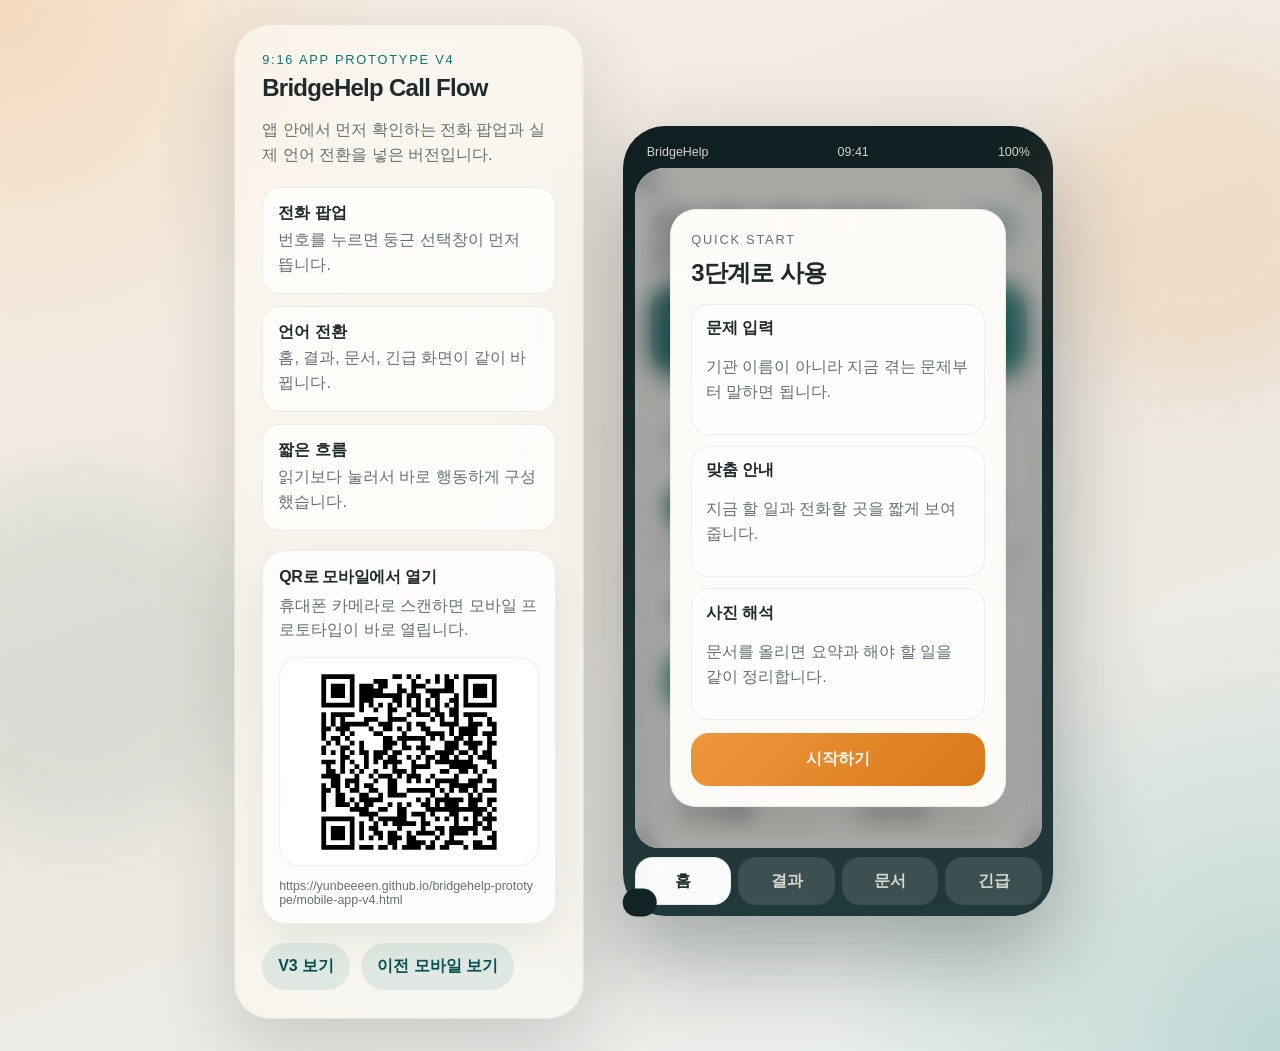
==== mobile-app-v4.html @ 8be11dd7 "Initial prototype" ====
<!DOCTYPE html>
<html lang="ko">
<head>
  <meta charset="UTF-8">
  <meta name="viewport" content="width=device-width, initial-scale=1.0">
  <title>BridgeHelp Mobile V4</title>
  <link rel="stylesheet" href="mobile-app-v4.css">
</head>
<body>
  <div class="ambient ambient-orange"></div>
  <div class="ambient ambient-teal"></div>

  <main class="layout">
    <aside class="side-panel">
      <p class="eyebrow" id="side-eyebrow"></p>
      <h1 id="side-title"></h1>
      <p class="side-copy" id="side-copy"></p>
      <div class="side-points" id="side-points"></div>
      <section class="qr-card" id="qr-card">
        <div class="qr-card-head">
          <h2 id="qr-title"></h2>
          <p id="qr-copy"></p>
        </div>
        <div class="qr-box" id="qr-code" aria-live="polite"></div>
        <p class="qr-url" id="qr-url"></p>
      </section>
      <div class="side-links">
        <a class="side-link" href="mobile-app-v3.html" id="link-v3"></a>
        <a class="side-link" href="mobile-app.html" id="link-mobile"></a>
      </div>
    </aside>

    <section class="phone-wrap" aria-label="BridgeHelp 모바일 V4">
      <div class="phone-shell">
        <div class="status-bar">
          <span>BridgeHelp</span>
          <span>09:41</span>
          <span>100%</span>
        </div>

        <div class="app-surface">
          <section class="screen active" data-screen="home">
            <header class="header">
              <div>
                <p class="screen-label" id="home-label"></p>
                <h2 id="home-title"></h2>
              </div>
              <button class="ghost-button" data-tab="emergency" id="home-emergency-button"></button>
            </header>

            <section class="hero-card">
              <strong id="home-hero"></strong>
            </section>

            <section class="card compact">
              <div class="card-head">
                <h3 id="language-title"></h3>
                <span id="language-current"></span>
              </div>
              <div class="chip-row" id="language-row"></div>
            </section>

            <section class="card">
              <div class="card-head">
                <h3 id="scenario-title"></h3>
                <span id="scenario-current"></span>
              </div>
              <div class="category-grid" id="scenario-grid"></div>
            </section>

            <section class="card">
              <div class="card-head">
                <h3 id="question-title"></h3>
                <span id="question-subtitle"></span>
              </div>
              <textarea id="question-input-v4" rows="3"></textarea>
              <div class="chip-row" id="sample-row"></div>
              <button class="primary-button" id="question-submit"></button>
            </section>
          </section>

          <section class="screen" data-screen="results">
            <header class="header">
              <div>
                <p class="screen-label" id="results-label"></p>
                <h2 id="results-title"></h2>
              </div>
              <button class="ghost-button" data-tab="home" id="results-edit-button"></button>
            </header>

            <section class="summary-card">
              <p class="summary-badge" id="results-badge"></p>
              <h3 id="results-summary"></h3>
            </section>

            <section class="card">
              <div class="card-head">
                <h3 id="actions-title"></h3>
                <span id="actions-subtitle"></span>
              </div>
              <ul class="step-list" id="actions-list"></ul>
            </section>

            <section class="card">
              <div class="card-head">
                <h3 id="contacts-title"></h3>
                <span id="contacts-subtitle"></span>
              </div>
              <div class="contact-stack" id="contact-stack"></div>
            </section>

            <section class="card compact">
              <div class="card-head">
                <h3 id="notes-title"></h3>
                <span id="notes-subtitle"></span>
              </div>
              <div class="tag-list" id="notes-list"></div>
            </section>
          </section>

          <section class="screen" data-screen="document">
            <header class="header">
              <div>
                <p class="screen-label" id="document-label"></p>
                <h2 id="document-title"></h2>
              </div>
              <button class="ghost-button" data-tab="results" id="document-back-button"></button>
            </header>

            <section class="card compact">
              <div class="card-head">
                <h3 id="document-kind-title"></h3>
                <span id="document-current"></span>
              </div>
              <div class="chip-row" id="document-row"></div>
            </section>

            <section class="card compact">
              <div class="card-head">
                <h3 id="upload-title"></h3>
                <span id="upload-status"></span>
              </div>
              <label class="upload-box" for="document-file-v4">
                <input id="document-file-v4" type="file" accept="image/*,.pdf">
                <strong id="upload-button-label"></strong>
              </label>
              <button class="primary-button secondary-tone" id="document-submit"></button>
            </section>

            <section class="card compact">
              <div class="mini-block">
                <span class="mini-title" id="doc-summary-title"></span>
                <p id="doc-summary"></p>
              </div>
              <div class="mini-block">
                <span class="mini-title" id="doc-simple-title"></span>
                <p id="doc-simple"></p>
              </div>
              <div class="mini-block">
                <span class="mini-title" id="doc-actions-title"></span>
                <ul class="step-list compact-steps" id="doc-actions"></ul>
              </div>
            </section>
          </section>

          <section class="screen" data-screen="emergency">
            <header class="header">
              <div>
                <p class="screen-label danger-text" id="emergency-label"></p>
                <h2 id="emergency-title"></h2>
              </div>
              <button class="danger-button" id="privacy-button"></button>
            </header>

            <section class="card emergency-card">
              <div class="call-grid" id="emergency-grid"></div>
            </section>

            <section class="card compact">
              <div class="card-head">
                <h3 id="phrase-title"></h3>
                <span id="phrase-subtitle"></span>
              </div>
              <div class="phrase-grid" id="phrase-grid"></div>
            </section>
          </section>

          <div class="overlay" id="splash-overlay">
            <div class="overlay-card splash-card">
              <p class="eyebrow" id="splash-eyebrow"></p>
              <h2 id="splash-title"></h2>
              <button class="ghost-button light" id="splash-skip"></button>
            </div>
          </div>

          <div class="overlay hidden" id="onboarding-overlay">
            <div class="overlay-card">
              <p class="eyebrow" id="onboarding-eyebrow"></p>
              <h2 id="onboarding-title"></h2>
              <div class="onboarding-list" id="onboarding-list"></div>
              <button class="primary-button" id="onboarding-start"></button>
            </div>
          </div>

          <div class="overlay hidden" id="loading-overlay">
            <div class="overlay-card loading-card">
              <div class="spinner"></div>
              <h2 id="loading-title"></h2>
              <p id="loading-description"></p>
            </div>
          </div>

          <div class="overlay hidden" id="privacy-overlay">
            <div class="overlay-card">
              <p class="eyebrow" id="privacy-eyebrow"></p>
              <h2 id="privacy-title"></h2>
              <button class="primary-button" id="privacy-return"></button>
            </div>
          </div>

          <div class="overlay hidden" id="call-overlay">
            <div class="overlay-card call-modal">
              <div class="call-modal-top">
                <p class="eyebrow" id="call-modal-label"></p>
                <h2 id="call-modal-number"></h2>
                <p class="call-modal-name" id="call-modal-name"></p>
              </div>
              <div class="call-modal-actions">
                <button class="call-option primary-option" id="call-confirm"></button>
                <button class="call-option" id="call-save"></button>
                <button class="call-option cancel-option" id="call-cancel"></button>
              </div>
            </div>
          </div>

          <div class="overlay hidden" id="info-overlay">
            <div class="overlay-card info-modal">
              <h2 id="info-title"></h2>
              <p id="info-body"></p>
              <button class="primary-button" id="info-close"></button>
            </div>
          </div>
        </div>

        <nav class="bottom-nav" aria-label="앱 하단 탭">
          <button class="tab-button active" data-tab="home" id="tab-home"></button>
          <button class="tab-button" data-tab="results" id="tab-results"></button>
          <button class="tab-button" data-tab="document" id="tab-document"></button>
          <button class="tab-button danger-tab" data-tab="emergency" id="tab-emergency"></button>
        </nav>
      </div>
    </section>
  </main>

  <div class="toast" id="toast-v4" aria-live="polite"></div>

  <script src="qrcode.js"></script>
  <script src="mobile-app-v4-config.js"></script>
  <script src="mobile-app-v4.js"></script>
</body>
</html>
---- mobile-app-v4.css ----
:root {
  --ink: #1f2a2c;
  --muted: #647274;
  --line: rgba(31, 42, 44, 0.08);
  --surface: rgba(255, 251, 245, 0.86);
  --surface-strong: rgba(255, 253, 249, 0.98);
  --teal: #0f766e;
  --teal-deep: #0a4f51;
  --orange: #ef973d;
  --orange-deep: #d8781a;
  --red: #d85a40;
  --shadow: 0 28px 76px rgba(18, 32, 34, 0.16);
  --radius-xl: 36px;
  --radius-lg: 26px;
  --radius-md: 18px;
}

* {
  box-sizing: border-box;
}

html,
body {
  margin: 0;
  min-height: 100%;
}

body {
  font-family: "Segoe UI Variable", "Noto Sans KR", "Malgun Gothic", sans-serif;
  color: var(--ink);
  background:
    radial-gradient(circle at top left, rgba(239, 151, 61, 0.24), transparent 24rem),
    radial-gradient(circle at bottom right, rgba(15, 118, 110, 0.2), transparent 28rem),
    linear-gradient(160deg, #f6efe6 0%, #eee7df 50%, #e9f0ed 100%);
  overflow-x: hidden;
}

button,
input,
textarea {
  font: inherit;
}

button,
a {
  color: inherit;
  text-decoration: none;
}

button {
  border: 0;
  cursor: pointer;
}

.ambient {
  position: fixed;
  border-radius: 999px;
  filter: blur(36px);
  opacity: 0.5;
  pointer-events: none;
}

.ambient-orange {
  top: 4rem;
  right: -5rem;
  width: 20rem;
  height: 20rem;
  background: rgba(239, 151, 61, 0.26);
}

.ambient-teal {
  bottom: 4rem;
  left: -6rem;
  width: 22rem;
  height: 22rem;
  background: rgba(15, 118, 110, 0.18);
}

.layout {
  width: min(1180px, calc(100% - 2rem));
  min-height: 100vh;
  margin: 0 auto;
  padding: 1.5rem 0 2rem;
  display: grid;
  grid-template-columns: minmax(280px, 350px) minmax(340px, 430px);
  gap: 2rem;
  justify-content: center;
  align-items: center;
}

.side-panel {
  padding: 1.7rem;
  border-radius: var(--radius-xl);
  background: rgba(255, 251, 245, 0.58);
  border: 1px solid var(--line);
  backdrop-filter: blur(18px);
  box-shadow: var(--shadow);
}

.eyebrow,
.screen-label {
  margin: 0 0 0.45rem;
  color: var(--teal);
  font-size: 0.8rem;
  letter-spacing: 0.14em;
  text-transform: uppercase;
}

.side-panel h1,
.header h2,
.summary-card h3,
.overlay-card h2,
.call-modal h2,
.info-modal h2 {
  margin: 0;
  font-family: "Bahnschrift", "Segoe UI Variable", "Noto Sans KR", sans-serif;
  letter-spacing: -0.03em;
}

.side-copy,
.side-point span,
.card-head span,
.call-desc,
.info-modal p,
.overlay-card p,
.mini-block p {
  color: var(--muted);
  line-height: 1.55;
}

.side-points {
  display: grid;
  gap: 0.75rem;
  margin-top: 1.2rem;
}

.side-point {
  display: grid;
  gap: 0.22rem;
  padding: 0.95rem;
  border-radius: 18px;
  background: rgba(255, 255, 255, 0.72);
  border: 1px solid var(--line);
}

.side-links {
  display: flex;
  flex-wrap: wrap;
  gap: 0.7rem;
  margin-top: 1.2rem;
}

.qr-card {
  margin-top: 1.2rem;
  padding: 1rem;
  border-radius: 24px;
  background: rgba(255, 255, 255, 0.78);
  border: 1px solid var(--line);
  box-shadow: 0 16px 36px rgba(18, 32, 34, 0.08);
}

.qr-card-head h2 {
  margin: 0;
  font-size: 1rem;
  font-family: "Bahnschrift", "Segoe UI Variable", "Noto Sans KR", sans-serif;
  letter-spacing: -0.02em;
}

.qr-card-head p {
  margin: 0.38rem 0 0;
  color: var(--muted);
  line-height: 1.5;
}

.qr-box {
  display: grid;
  place-items: center;
  min-height: 12rem;
  margin-top: 0.95rem;
  padding: 0.85rem;
  border-radius: 20px;
  background: #ffffff;
  border: 1px solid rgba(31, 42, 44, 0.08);
}

.qr-box svg,
.qr-box img {
  display: block;
  width: min(100%, 180px);
  height: auto;
}

.qr-fallback {
  text-align: center;
  color: var(--muted);
  line-height: 1.5;
}

.qr-url {
  margin: 0.8rem 0 0;
  color: var(--muted);
  font-size: 0.78rem;
  word-break: break-all;
}

.side-link {
  padding: 0.82rem 1rem;
  border-radius: 999px;
  background: rgba(15, 118, 110, 0.1);
  color: var(--teal-deep);
  font-weight: 700;
}

.phone-wrap {
  display: grid;
  justify-items: center;
}

.phone-shell {
  width: min(100%, 430px);
  aspect-ratio: 9 / 16;
  padding: 0.72rem;
  border-radius: 42px;
  background: linear-gradient(180deg, #102022 0%, #22393c 100%);
  box-shadow: 0 40px 90px rgba(16, 32, 34, 0.34);
}

.status-bar {
  display: flex;
  justify-content: space-between;
  padding: 0.45rem 0.75rem 0.55rem;
  color: rgba(246, 239, 230, 0.86);
  font-size: 0.78rem;
}

.app-surface {
  position: relative;
  height: calc(100% - 3.8rem);
  overflow: hidden;
  border-radius: 30px 30px 24px 24px;
  background: linear-gradient(180deg, rgba(255, 248, 241, 0.98) 0%, rgba(244, 239, 232, 0.98) 100%);
}

.screen {
  position: absolute;
  inset: 0;
  display: none;
  overflow-y: auto;
  padding: 1rem 1rem 0.8rem;
  scrollbar-width: none;
}

.screen::-webkit-scrollbar,
.chip-row::-webkit-scrollbar {
  display: none;
}

.screen.active {
  display: block;
  animation: fadeUp 240ms ease;
}

.header,
.card-head {
  display: flex;
  justify-content: space-between;
  align-items: flex-start;
  gap: 0.8rem;
}

.header {
  align-items: center;
  margin-bottom: 0.9rem;
}

.header h2 {
  font-size: 1.42rem;
}

.ghost-button,
.chip-button,
.tab-button,
.side-link,
.category-button,
.quick-call,
.phrase-button,
.primary-button,
.danger-button,
.call-action,
.info-action {
  transition: transform 180ms ease, filter 180ms ease, background 180ms ease;
}

.ghost-button,
.chip-button,
.tab-button {
  padding: 0.72rem 0.95rem;
  border-radius: 999px;
  background: rgba(255, 255, 255, 0.78);
  border: 1px solid var(--line);
}

.ghost-button {
  color: var(--teal-deep);
  background: rgba(15, 118, 110, 0.1);
  font-weight: 700;
}

.light {
  background: rgba(255, 255, 255, 0.18);
  color: #fffaf2;
}

.hero-card,
.card,
.summary-card,
.overlay-card,
.call-modal,
.info-modal {
  border-radius: var(--radius-lg);
  border: 1px solid var(--line);
  box-shadow: 0 16px 36px rgba(18, 32, 34, 0.1);
}

.hero-card {
  padding: 1.2rem;
  color: #fffaf2;
  background:
    linear-gradient(135deg, rgba(10, 79, 81, 0.98), rgba(17, 108, 103, 0.9)),
    linear-gradient(45deg, rgba(242, 193, 78, 0.12), transparent);
}

.hero-card strong {
  display: block;
  font-size: 1.08rem;
  line-height: 1.5;
}

.card,
.summary-card {
  margin-top: 0.9rem;
  padding: 1rem;
  background: var(--surface);
  backdrop-filter: blur(14px);
}

.compact {
  padding-bottom: 0.95rem;
}

.summary-card {
  background: linear-gradient(135deg, rgba(242, 193, 78, 0.18), rgba(255, 252, 247, 0.85));
}

.summary-badge {
  margin: 0;
  font-size: 0.8rem;
  color: var(--teal);
  letter-spacing: 0.1em;
  text-transform: uppercase;
}

.summary-card h3 {
  margin-top: 0.45rem;
  font-size: 1.28rem;
  line-height: 1.32;
}

.chip-row,
.tag-list {
  display: flex;
  gap: 0.55rem;
  flex-wrap: wrap;
  margin-top: 0.8rem;
}

.chip-row {
  overflow-x: auto;
  flex-wrap: nowrap;
  scrollbar-width: none;
}

.chip-button {
  white-space: nowrap;
}

.chip-button.active {
  background: var(--teal-deep);
  border-color: transparent;
  color: #f8fbfb;
}

.category-grid {
  display: grid;
  grid-template-columns: repeat(2, minmax(0, 1fr));
  gap: 0.65rem;
  margin-top: 0.8rem;
}

.category-button {
  padding: 0.95rem 0.82rem;
  border-radius: 18px;
  background: linear-gradient(180deg, #fffdf8 0%, #f2e8dd 100%);
  border: 1px solid var(--line);
  text-align: left;
  font-weight: 700;
}

.category-button.active {
  background: linear-gradient(180deg, var(--teal) 0%, var(--teal-deep) 100%);
  color: #f8fbfb;
  border-color: transparent;
}

.category-button.danger {
  background: linear-gradient(180deg, #fff1ea 0%, #ffd9ca 100%);
}

.category-button.danger.active {
  background: linear-gradient(180deg, var(--red) 0%, #a93e28 100%);
}

textarea {
  width: 100%;
  margin-top: 0.72rem;
  padding: 0.92rem 1rem;
  border-radius: 18px;
  border: 1px solid rgba(31, 42, 44, 0.12);
  background: rgba(255, 255, 255, 0.84);
  resize: none;
  color: var(--ink);
}

.primary-button,
.danger-button {
  width: 100%;
  margin-top: 0.85rem;
  padding: 0.98rem 1rem;
  border-radius: 18px;
  font-weight: 800;
  color: #fffaf2;
  background: linear-gradient(135deg, var(--orange), var(--orange-deep));
}

.secondary-tone {
  background: linear-gradient(135deg, var(--teal), #15908a);
}

.danger-button {
  width: auto;
  margin: 0;
  background: linear-gradient(135deg, #ba3d28, var(--red));
}

.step-list {
  margin: 0.8rem 0 0;
  padding: 0;
  list-style: none;
}

.step-list li {
  display: flex;
  gap: 0.72rem;
  padding: 0.72rem 0;
  border-bottom: 1px solid rgba(31, 42, 44, 0.08);
  line-height: 1.5;
}

.step-list li::before {
  content: "•";
  flex: none;
  width: 1.5rem;
  height: 1.5rem;
  display: inline-grid;
  place-items: center;
  border-radius: 50%;
  background: rgba(15, 118, 110, 0.1);
  color: var(--teal);
  font-weight: 800;
}

.compact-steps li {
  padding: 0.48rem 0;
}

.contact-stack {
  display: grid;
  gap: 0.72rem;
  margin-top: 0.8rem;
}

.contact-card {
  padding: 0.95rem;
  border-radius: 20px;
  background: rgba(255, 255, 255, 0.8);
  border: 1px solid var(--line);
}

.contact-top {
  display: flex;
  justify-content: space-between;
  gap: 0.75rem;
  align-items: flex-start;
}

.contact-name {
  display: block;
  font-weight: 800;
}

.call-line {
  display: flex;
  align-items: center;
  justify-content: space-between;
  gap: 0.75rem;
  margin-top: 0.72rem;
  padding: 0.76rem 0.85rem;
  border-radius: 16px;
  background: rgba(15, 118, 110, 0.06);
  border: 1px solid rgba(15, 118, 110, 0.08);
}

.call-line strong {
  color: var(--teal-deep);
  font-size: 1rem;
  letter-spacing: 0.02em;
}

.contact-actions {
  display: flex;
  gap: 0.55rem;
  margin-top: 0.68rem;
}

.call-action,
.info-action {
  flex: 1;
  padding: 0.68rem 0.82rem;
  border-radius: 999px;
  font-weight: 700;
}

.call-action {
  background: rgba(15, 118, 110, 0.14);
  color: var(--teal-deep);
}

.info-action {
  background: rgba(239, 151, 61, 0.16);
  color: #885012;
}

.tag {
  padding: 0.58rem 0.78rem;
  border-radius: 999px;
  background: rgba(255, 255, 255, 0.74);
  border: 1px solid var(--line);
  color: var(--muted);
  font-size: 0.92rem;
}

.upload-box {
  display: grid;
  place-items: center;
  min-height: 5.8rem;
  margin-top: 0.7rem;
  border-radius: 18px;
  border: 2px dashed rgba(15, 118, 110, 0.22);
  background: rgba(15, 118, 110, 0.04);
}

.upload-box input {
  display: none;
}

.mini-block + .mini-block {
  margin-top: 0.8rem;
}

.mini-title {
  display: inline-block;
  margin-bottom: 0.25rem;
  font-size: 0.86rem;
  font-weight: 800;
  color: var(--teal);
}

.danger-text {
  color: var(--red);
}

.emergency-card {
  background: linear-gradient(135deg, rgba(216, 90, 64, 0.12), rgba(255, 252, 247, 0.84));
}

.call-grid,
.phrase-grid {
  display: grid;
  gap: 0.72rem;
}

.call-grid {
  grid-template-columns: repeat(2, minmax(0, 1fr));
}

.quick-call,
.phrase-button {
  padding: 1rem 0.92rem;
  border-radius: 22px;
  background: rgba(255, 255, 255, 0.84);
  border: 1px solid var(--line);
  text-align: left;
}

.quick-call span,
.quick-call strong {
  display: block;
}

.quick-call span {
  color: var(--muted);
  font-size: 0.9rem;
}

.quick-call strong {
  margin-top: 0.22rem;
  font-size: 1.12rem;
  color: var(--ink);
}

.quick-call.urgent {
  background: linear-gradient(180deg, #ffede7 0%, #ffc9b9 100%);
}

.phrase-grid {
  grid-template-columns: repeat(2, minmax(0, 1fr));
  margin-top: 0.8rem;
}

.phrase-button {
  font-weight: 700;
}

.bottom-nav {
  display: grid;
  grid-template-columns: repeat(4, 1fr);
  gap: 0.45rem;
  margin-top: 0.55rem;
}

.tab-button {
  padding: 0.78rem 0.45rem;
  border-radius: 18px;
  background: rgba(255, 255, 255, 0.12);
  color: rgba(246, 239, 230, 0.84);
  font-weight: 700;
}

.tab-button.active {
  background: rgba(255, 255, 255, 0.98);
  color: var(--ink);
}

.danger-tab.active {
  color: var(--red);
}

.overlay {
  position: absolute;
  inset: 0;
  display: grid;
  place-items: center;
  padding: 1rem;
  background: rgba(16, 28, 30, 0.34);
  backdrop-filter: blur(12px);
  z-index: 8;
}

.overlay.hidden {
  display: none;
}

.overlay-card,
.call-modal,
.info-modal {
  width: min(100%, 21rem);
  padding: 1.25rem;
  background: var(--surface-strong);
}

.splash-card {
  text-align: center;
  color: #fffaf2;
  background:
    linear-gradient(135deg, rgba(10, 79, 81, 0.98), rgba(17, 108, 103, 0.92)),
    linear-gradient(45deg, rgba(242, 193, 78, 0.14), transparent);
}

.splash-card .eyebrow {
  color: rgba(255, 250, 242, 0.84);
}

.splash-card h2 {
  white-space: pre-line;
}

.onboarding-list {
  display: grid;
  gap: 0.68rem;
  margin-top: 0.9rem;
}

.onboarding-item {
  padding: 0.84rem;
  border-radius: 18px;
  background: rgba(255, 255, 255, 0.76);
  border: 1px solid var(--line);
}

.loading-card,
.info-modal {
  text-align: center;
}

.spinner {
  width: 2.8rem;
  height: 2.8rem;
  margin: 0 auto 0.9rem;
  border-radius: 50%;
  border: 4px solid rgba(15, 118, 110, 0.14);
  border-top-color: var(--teal);
  animation: spin 1s linear infinite;
}

.call-modal {
  width: min(100%, 22rem);
  padding: 0;
  overflow: hidden;
}

.call-modal-top {
  padding: 1.35rem 1.35rem 1rem;
}

.call-modal-name {
  margin: 0.35rem 0 0;
  color: var(--muted);
}

.call-modal-actions {
  display: grid;
  gap: 0;
  border-top: 1px solid rgba(31, 42, 44, 0.08);
}

.call-option {
  width: 100%;
  padding: 1.15rem 1.35rem;
  text-align: left;
  background: rgba(255, 255, 255, 0.96);
  border-top: 1px solid rgba(31, 42, 44, 0.06);
  font-weight: 700;
}

.call-option:first-child {
  border-top: 0;
}

.primary-option {
  color: var(--teal-deep);
}

.cancel-option {
  color: var(--red);
}

.toast {
  position: fixed;
  left: 50%;
  bottom: 1.4rem;
  transform: translateX(-50%) translateY(140%);
  padding: 0.86rem 1.08rem;
  border-radius: 999px;
  background: #112325;
  color: #f6efe6;
  box-shadow: var(--shadow);
  transition: transform 220ms ease;
  z-index: 20;
}

.toast.show {
  transform: translateX(-50%) translateY(0);
}

.side-link:hover,
.ghost-button:hover,
.chip-button:hover,
.tab-button:hover,
.category-button:hover,
.primary-button:hover,
.danger-button:hover,
.quick-call:hover,
.phrase-button:hover,
.call-action:hover,
.info-action:hover,
.call-option:hover {
  transform: translateY(-1px);
  filter: saturate(1.04);
}

@keyframes fadeUp {
  from {
    opacity: 0;
    transform: translateY(10px);
  }
  to {
    opacity: 1;
    transform: translateY(0);
  }
}

@keyframes spin {
  to {
    transform: rotate(360deg);
  }
}

@media (max-width: 980px) {
  .layout {
    grid-template-columns: 1fr;
    justify-items: center;
    padding-top: 1rem;
  }

  .side-panel {
    width: min(100%, 430px);
  }

  .qr-card {
    display: none;
  }
}

@media (max-width: 520px) {
  .layout {
    width: min(100% - 0.8rem, 100%);
    gap: 1rem;
  }

  .phone-shell {
    width: 100%;
    border-radius: 28px;
  }

  .screen {
    padding: 0.9rem 0.85rem 0.75rem;
  }

  .call-grid,
  .phrase-grid,
  .category-grid {
    grid-template-columns: 1fr;
  }
}
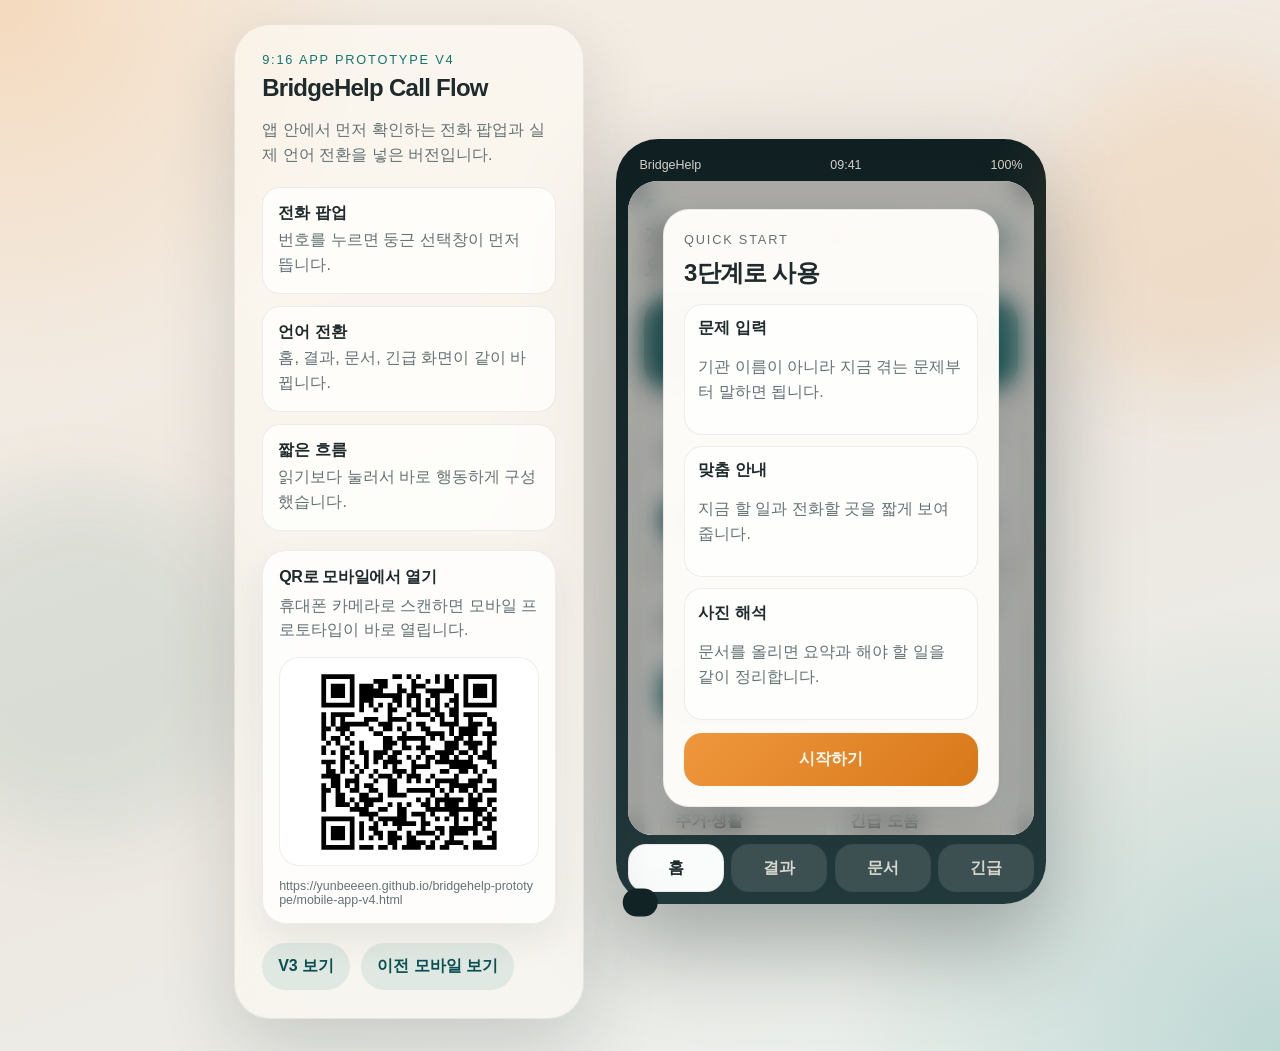
==== commit abe01e3d: "Optimize mobile full-screen layout" ====
--- a/mobile-app-v4.html
+++ b/mobile-app-v4.html
@@ -2,7 +2,8 @@
 <html lang="ko">
 <head>
   <meta charset="UTF-8">
-  <meta name="viewport" content="width=device-width, initial-scale=1.0">
+  <meta name="viewport" content="width=device-width, initial-scale=1.0, viewport-fit=cover">
+  <meta name="theme-color" content="#102022">
   <title>BridgeHelp Mobile V4</title>
   <link rel="stylesheet" href="mobile-app-v4.css">
 </head>
--- a/mobile-app-v4.css
+++ b/mobile-app-v4.css
@@ -219,6 +219,8 @@
 .phone-shell {
   width: min(100%, 430px);
   aspect-ratio: 9 / 16;
+  display: flex;
+  flex-direction: column;
   padding: 0.72rem;
   border-radius: 42px;
   background: linear-gradient(180deg, #102022 0%, #22393c 100%);
@@ -235,6 +237,8 @@
 
 .app-surface {
   position: relative;
+  flex: 1;
+  min-height: 0;
   height: calc(100% - 3.8rem);
   overflow: hidden;
   border-radius: 30px 30px 24px 24px;
@@ -841,19 +845,99 @@
   }
 }
 
+@media (max-width: 820px) {
+  body {
+    background: linear-gradient(180deg, #f8f2ea 0%, #f2ece4 44%, #ecf2ef 100%);
+  }
+
+  .ambient,
+  .side-panel {
+    display: none;
+  }
+
+  .layout {
+    width: 100%;
+    min-height: 100dvh;
+    padding: 0;
+    display: block;
+  }
+
+  .phone-wrap {
+    width: 100%;
+  }
+
+  .phone-shell {
+    width: 100%;
+    min-height: 100dvh;
+    aspect-ratio: auto;
+    padding: 0;
+    border-radius: 0;
+    background: transparent;
+    box-shadow: none;
+  }
+
+  .status-bar {
+    display: none;
+  }
+
+  .app-surface {
+    min-height: 100dvh;
+    height: auto;
+    border-radius: 0;
+    background: linear-gradient(180deg, rgba(255, 248, 241, 0.98) 0%, rgba(244, 239, 232, 0.98) 100%);
+  }
+
+  .screen {
+    padding:
+      calc(env(safe-area-inset-top, 0px) + 1rem)
+      1rem
+      calc(env(safe-area-inset-bottom, 0px) + 6.8rem);
+  }
+
+  .bottom-nav {
+    position: fixed;
+    left: 0.85rem;
+    right: 0.85rem;
+    bottom: calc(env(safe-area-inset-bottom, 0px) + 0.7rem);
+    z-index: 7;
+    margin-top: 0;
+    padding: 0.48rem;
+    border-radius: 26px;
+    background: rgba(16, 32, 34, 0.92);
+    backdrop-filter: blur(16px);
+    box-shadow: 0 24px 54px rgba(16, 32, 34, 0.28);
+  }
+
+  .tab-button {
+    min-height: 3.5rem;
+    border-radius: 20px;
+  }
+
+  .overlay {
+    position: fixed;
+    padding:
+      calc(env(safe-area-inset-top, 0px) + 1rem)
+      1rem
+      calc(env(safe-area-inset-bottom, 0px) + 1rem);
+  }
+}
+
 @media (max-width: 520px) {
   .layout {
-    width: min(100% - 0.8rem, 100%);
+    width: 100%;
     gap: 1rem;
   }
 
   .phone-shell {
     width: 100%;
-    border-radius: 28px;
+    border-radius: 0;
   }
 
   .screen {
-    padding: 0.9rem 0.85rem 0.75rem;
+    padding:
+      calc(env(safe-area-inset-top, 0px) + 0.9rem)
+      0.85rem
+      calc(env(safe-area-inset-bottom, 0px) + 6.6rem);
   }
 
   .call-grid,
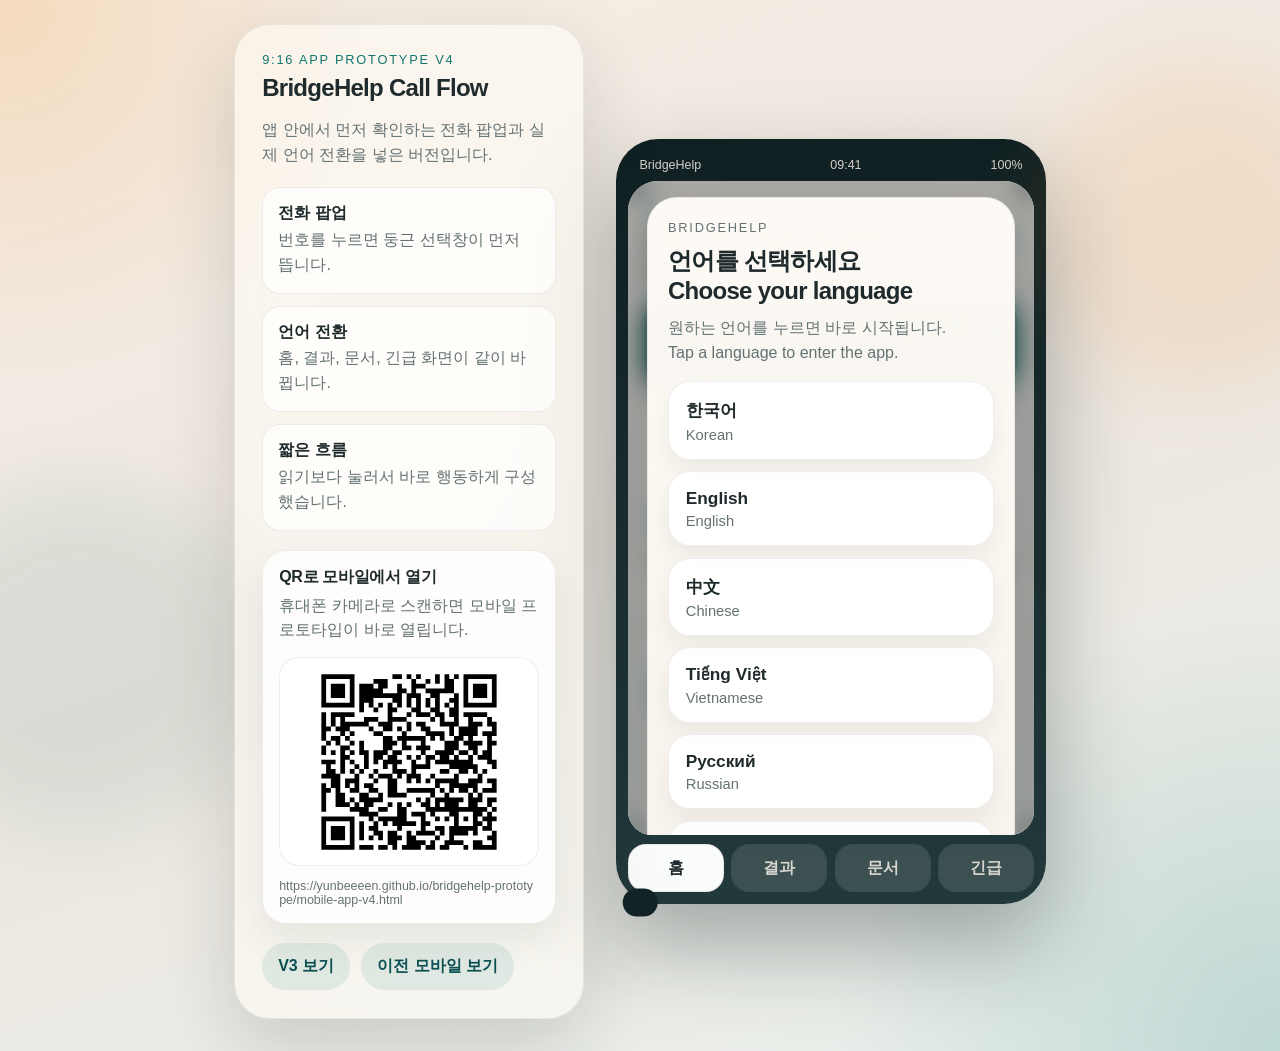
==== commit 09ae848e: "Add launch language picker flow" ====
--- a/mobile-app-v4.html
+++ b/mobile-app-v4.html
@@ -186,20 +186,12 @@
             </section>
           </section>
 
-          <div class="overlay" id="splash-overlay">
-            <div class="overlay-card splash-card">
-              <p class="eyebrow" id="splash-eyebrow"></p>
-              <h2 id="splash-title"></h2>
-              <button class="ghost-button light" id="splash-skip"></button>
-            </div>
-          </div>
-
-          <div class="overlay hidden" id="onboarding-overlay">
-            <div class="overlay-card">
-              <p class="eyebrow" id="onboarding-eyebrow"></p>
-              <h2 id="onboarding-title"></h2>
-              <div class="onboarding-list" id="onboarding-list"></div>
-              <button class="primary-button" id="onboarding-start"></button>
+          <div class="overlay" id="language-overlay">
+            <div class="overlay-card language-gate">
+              <p class="eyebrow" id="language-gate-eyebrow"></p>
+              <h2 id="language-gate-title"></h2>
+              <p class="language-gate-copy" id="language-gate-copy"></p>
+              <div class="language-gate-list" id="language-gate-list"></div>
             </div>
           </div>
 
--- a/mobile-app-v4.css
+++ b/mobile-app-v4.css
@@ -692,6 +692,56 @@
   background: var(--surface-strong);
 }
 
+.language-gate {
+  width: min(100%, 23rem);
+  border-radius: 30px;
+  background:
+    linear-gradient(180deg, rgba(255, 252, 247, 0.98) 0%, rgba(250, 244, 237, 0.98) 100%);
+  box-shadow: 0 26px 60px rgba(16, 32, 34, 0.18);
+}
+
+.language-gate h2 {
+  white-space: pre-line;
+}
+
+.language-gate-copy {
+  margin: 0.7rem 0 0;
+  color: var(--muted);
+  line-height: 1.55;
+  white-space: pre-line;
+}
+
+.language-gate-list {
+  display: grid;
+  gap: 0.72rem;
+  margin-top: 1rem;
+}
+
+.language-gate-button {
+  width: 100%;
+  padding: 1rem 1.05rem;
+  border-radius: 22px;
+  background: rgba(255, 255, 255, 0.94);
+  border: 1px solid rgba(31, 42, 44, 0.08);
+  text-align: left;
+  box-shadow: 0 12px 24px rgba(18, 32, 34, 0.06);
+}
+
+.language-gate-button strong,
+.language-gate-button span {
+  display: block;
+}
+
+.language-gate-button strong {
+  font-size: 1.08rem;
+}
+
+.language-gate-button span {
+  margin-top: 0.26rem;
+  color: var(--muted);
+  font-size: 0.92rem;
+}
+
 .splash-card {
   text-align: center;
   color: #fffaf2;
@@ -799,6 +849,7 @@
 .side-link:hover,
 .ghost-button:hover,
 .chip-button:hover,
+.language-gate-button:hover,
 .tab-button:hover,
 .category-button:hover,
 .primary-button:hover,
@@ -920,6 +971,16 @@
       1rem
       calc(env(safe-area-inset-bottom, 0px) + 1rem);
   }
+
+  .language-gate {
+    width: 100%;
+    min-height: calc(100dvh - env(safe-area-inset-top, 0px) - env(safe-area-inset-bottom, 0px) - 2rem);
+    padding: 1.35rem;
+    border-radius: 30px;
+    display: flex;
+    flex-direction: column;
+    justify-content: center;
+  }
 }
 
 @media (max-width: 520px) {
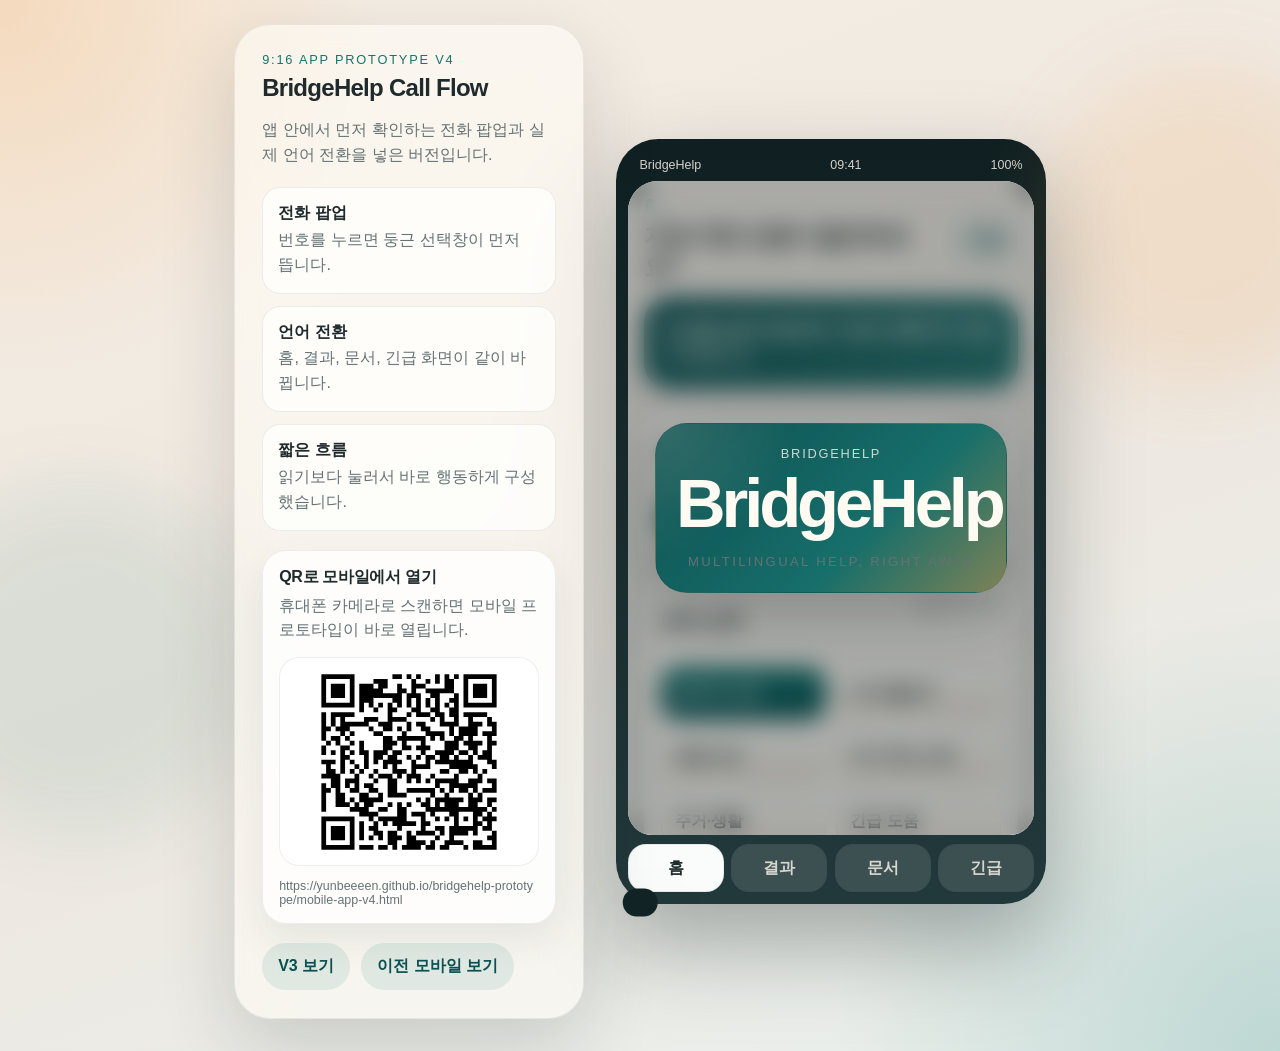
==== commit 19007f9a: "Add branded intro before language picker" ====
--- a/mobile-app-v4.html
+++ b/mobile-app-v4.html
@@ -186,7 +186,15 @@
             </section>
           </section>
 
-          <div class="overlay" id="language-overlay">
+          <div class="overlay" id="brand-overlay">
+            <div class="overlay-card brand-intro">
+              <p class="eyebrow" id="brand-intro-eyebrow"></p>
+              <h1 class="brand-intro-title" id="brand-intro-title"></h1>
+              <p class="brand-intro-copy" id="brand-intro-copy"></p>
+            </div>
+          </div>
+
+          <div class="overlay hidden" id="language-overlay">
             <div class="overlay-card language-gate">
               <p class="eyebrow" id="language-gate-eyebrow"></p>
               <h2 id="language-gate-title"></h2>
--- a/mobile-app-v4.css
+++ b/mobile-app-v4.css
@@ -692,6 +692,37 @@
   background: var(--surface-strong);
 }
 
+.brand-intro {
+  width: min(100%, 22rem);
+  border-radius: 32px;
+  text-align: center;
+  color: #fffaf2;
+  background:
+    radial-gradient(circle at top left, rgba(255, 241, 212, 0.16), transparent 35%),
+    linear-gradient(135deg, rgba(10, 79, 81, 0.98) 0%, rgba(17, 108, 103, 0.96) 62%, rgba(239, 151, 61, 0.94) 140%);
+  box-shadow: 0 26px 60px rgba(16, 32, 34, 0.22);
+}
+
+.brand-intro .eyebrow {
+  color: rgba(255, 250, 242, 0.78);
+}
+
+.brand-intro-title {
+  margin: 0.15rem 0 0;
+  font-size: clamp(2.6rem, 12vw, 4.3rem);
+  line-height: 0.96;
+  letter-spacing: -0.06em;
+  font-family: "Bahnschrift", "Segoe UI Variable", "Noto Sans KR", sans-serif;
+}
+
+.brand-intro-copy {
+  margin: 0.95rem 0 0;
+  color: rgba(255, 250, 242, 0.84);
+  font-size: 0.82rem;
+  letter-spacing: 0.18em;
+  text-transform: uppercase;
+}
+
 .language-gate {
   width: min(100%, 23rem);
   border-radius: 30px;
@@ -981,6 +1012,20 @@
     flex-direction: column;
     justify-content: center;
   }
+
+  .brand-intro {
+    width: 100%;
+    min-height: calc(100dvh - env(safe-area-inset-top, 0px) - env(safe-area-inset-bottom, 0px) - 2rem);
+    padding: 1.45rem;
+    border-radius: 30px;
+    display: flex;
+    flex-direction: column;
+    justify-content: center;
+  }
+
+  .brand-intro-title {
+    font-size: clamp(3.1rem, 16vw, 5rem);
+  }
 }
 
 @media (max-width: 520px) {
